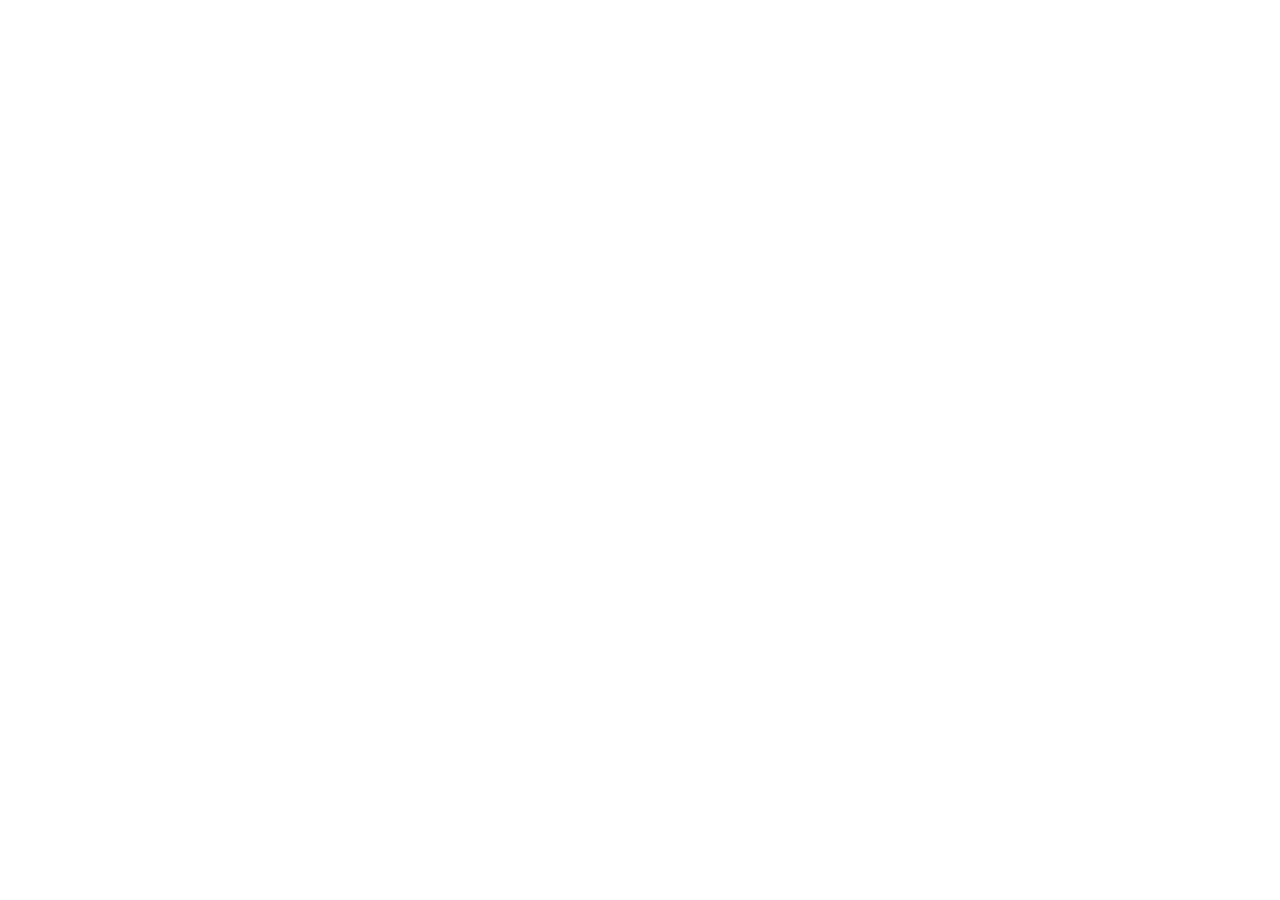
==== index.html @ 4b391d85 "link css and js" ====
<!DOCTYPE html>
<html lang="en">
<head>
    <meta charset="UTF-8">
    <meta name="viewport" content="width=device-width, initial-scale=1.0">
    <title>Document</title>
    <link rel="stylesheet" href="./css/style.css">
</head>
<body>
    
</body>
    <script src="./js/scripts.js" ></script>
</html>
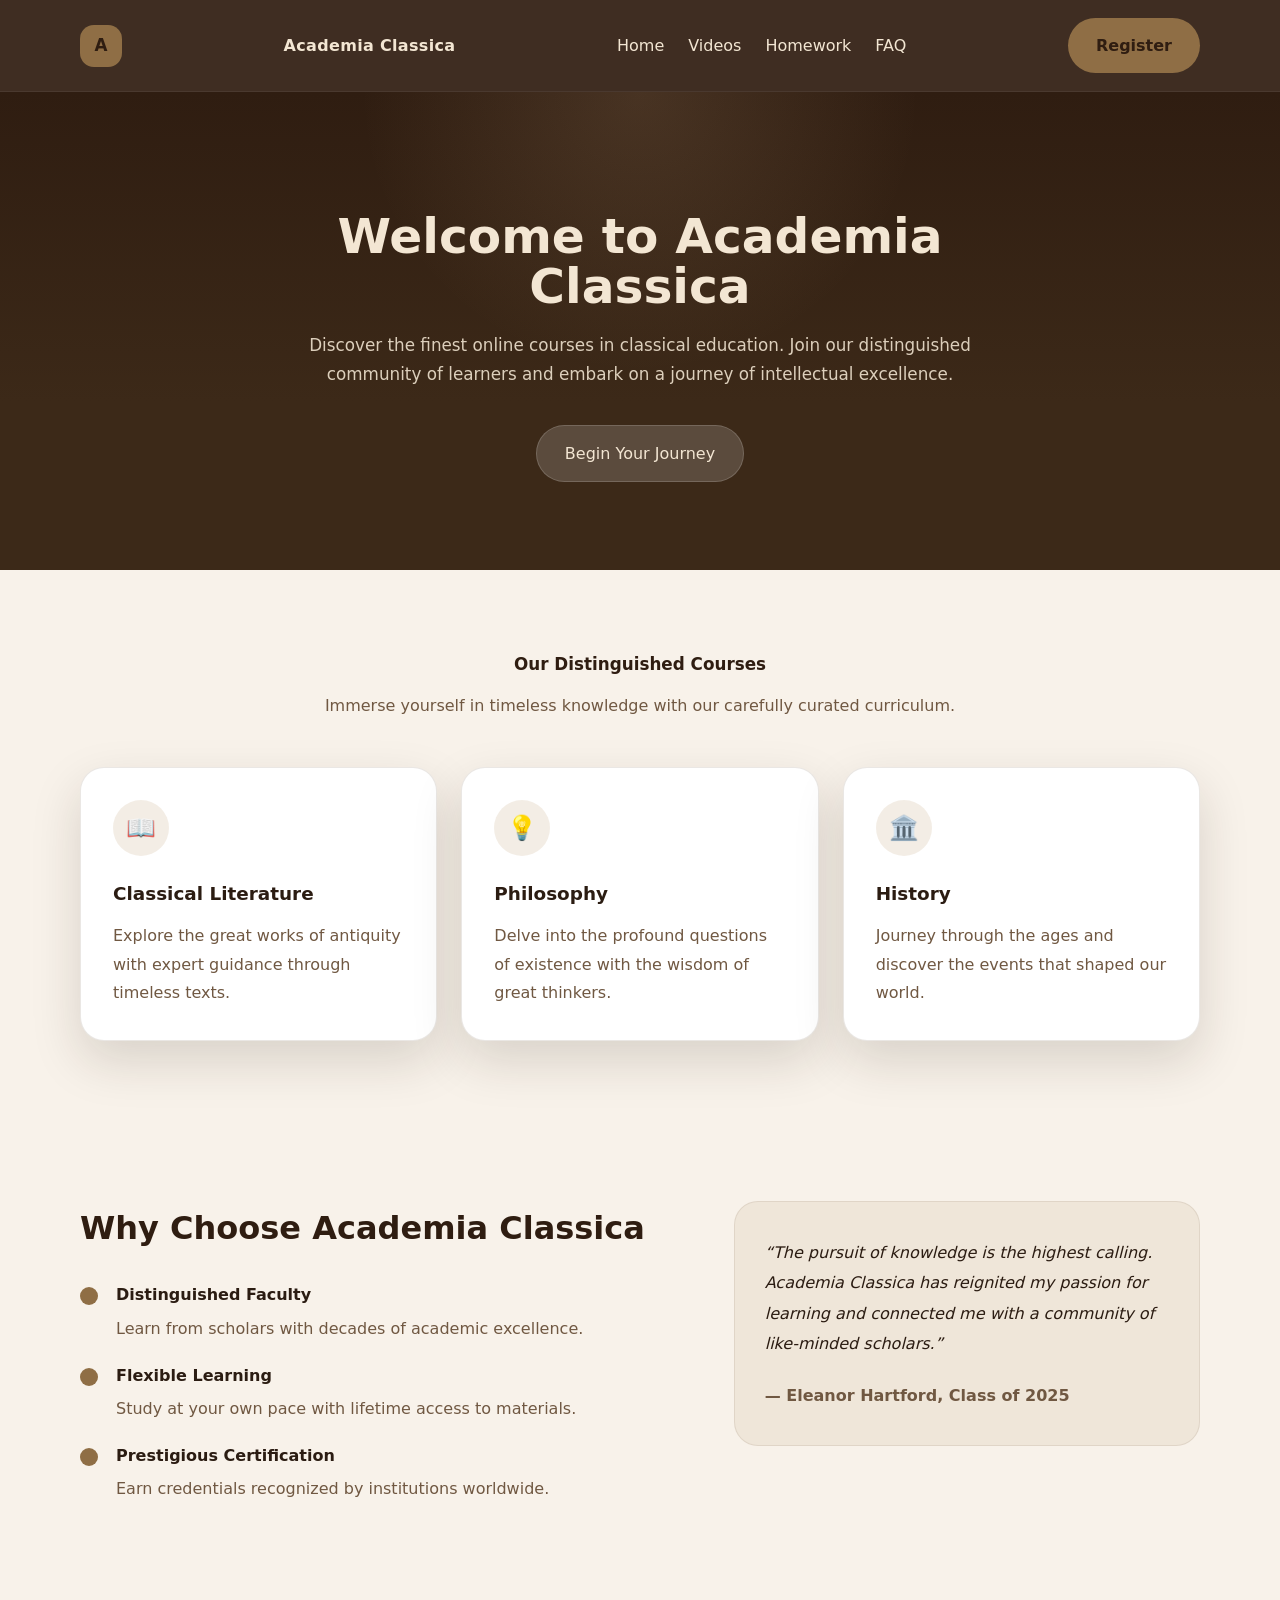
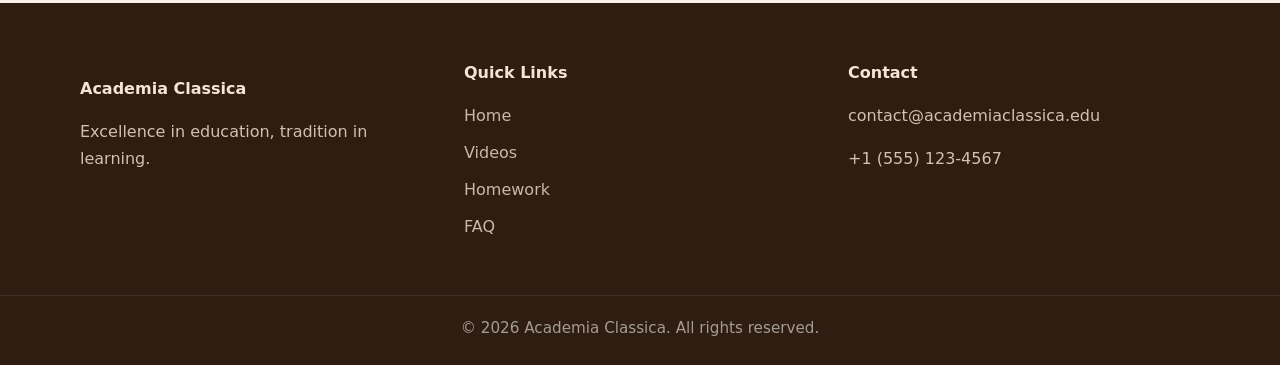
==== commit bcd71a58: "sosite chlen" ====
--- a/index.html
+++ b/index.html
@@ -1,13 +1,120 @@
 <!DOCTYPE html>
-<html lang="en">
+<html lang="ru">
 <head>
     <meta charset="UTF-8">
     <meta name="viewport" content="width=device-width, initial-scale=1.0">
-    <title>Document</title>
+    <title>Academia Classica</title>
     <link rel="stylesheet" href="./css/style.css">
 </head>
 <body>
-    
+    <header class="page-header">
+        <div class="container header-inner">
+            <a class="brand" href="#">A</a>
+            <div class="brand-text">Academia Classica</div>
+            <nav class="main-nav">
+                <a href="#home">Home</a>
+                <a href="#courses">Videos</a>
+                <a href="#features">Homework</a>
+                <a href="#footer">FAQ</a>
+            </nav>
+            <a class="btn btn-primary" href="#register">Register</a>
+        </div>
+    </header>
+
+    <main>
+        <section class="hero" id="home">
+            <div class="container hero-content">
+                <h1>Welcome to Academia Classica</h1>
+                <p class="hero-subtitle">Discover the finest online courses in classical education. Join our distinguished community of learners and embark on a journey of intellectual excellence.</p>
+                <a class="btn btn-secondary" href="#courses">Begin Your Journey</a>
+            </div>
+        </section>
+
+        <section class="courses" id="courses">
+            <div class="container">
+                <div class="section-header">
+                    <p class="section-label">Our Distinguished Courses</p>
+                    <p class="section-copy">Immerse yourself in timeless knowledge with our carefully curated curriculum.</p>
+                </div>
+                <div class="cards">
+                    <article class="course-card">
+                        <div class="course-icon">📖</div>
+                        <h3>Classical Literature</h3>
+                        <p>Explore the great works of antiquity with expert guidance through timeless texts.</p>
+                    </article>
+                    <article class="course-card">
+                        <div class="course-icon">💡</div>
+                        <h3>Philosophy</h3>
+                        <p>Delve into the profound questions of existence with the wisdom of great thinkers.</p>
+                    </article>
+                    <article class="course-card">
+                        <div class="course-icon">🏛️</div>
+                        <h3>History</h3>
+                        <p>Journey through the ages and discover the events that shaped our world.</p>
+                    </article>
+                </div>
+            </div>
+        </section>
+
+        <section class="features" id="features">
+            <div class="container features-grid">
+                <div class="feature-list">
+                    <h2>Why Choose Academia Classica</h2>
+                    <ul>
+                        <li>
+                            <span class="feature-dot"></span>
+                            <div>
+                                <strong>Distinguished Faculty</strong>
+                                <p>Learn from scholars with decades of academic excellence.</p>
+                            </div>
+                        </li>
+                        <li>
+                            <span class="feature-dot"></span>
+                            <div>
+                                <strong>Flexible Learning</strong>
+                                <p>Study at your own pace with lifetime access to materials.</p>
+                            </div>
+                        </li>
+                        <li>
+                            <span class="feature-dot"></span>
+                            <div>
+                                <strong>Prestigious Certification</strong>
+                                <p>Earn credentials recognized by institutions worldwide.</p>
+                            </div>
+                        </li>
+                    </ul>
+                </div>
+                <aside class="testimonial">
+                    <p>“The pursuit of knowledge is the highest calling. Academia Classica has reignited my passion for learning and connected me with a community of like-minded scholars.”</p>
+                    <footer>— Eleanor Hartford, Class of 2025</footer>
+                </aside>
+            </div>
+        </section>
+    </main>
+
+    <footer class="site-footer" id="footer">
+        <div class="container footer-grid">
+            <div>
+                <p class="footer-brand">Academia Classica</p>
+                <p>Excellence in education, tradition in learning.</p>
+            </div>
+            <div>
+                <p class="footer-title">Quick Links</p>
+                <a href="#home">Home</a>
+                <a href="#courses">Videos</a>
+                <a href="#features">Homework</a>
+                <a href="#footer">FAQ</a>
+            </div>
+            <div>
+                <p class="footer-title">Contact</p>
+                <p>contact@academiaclassica.edu</p>
+                <p>+1 (555) 123-4567</p>
+            </div>
+        </div>
+        <div class="footer-bottom">
+            © 2026 Academia Classica. All rights reserved.
+        </div>
+    </footer>
+
 </body>
-    <script src="./js/scripts.js" ></script>
 </html>
--- a/css/style.css
+++ b/css/style.css
@@ -0,0 +1,362 @@
+:root {
+    --bg-dark: #2f1d11;
+    --bg-deep: #3c2918;
+    --bg-warm: #8f6e45;
+    --bg-soft: #f8f2ea;
+    --text-light: #f3e6d3;
+    --text-dark: #2b1c12;
+    --text-muted: #705842;
+    --border: rgba(80, 56, 32, 0.12);
+    --shadow: 0 20px 50px rgba(40, 24, 12, 0.15);
+    --radius: 24px;
+}
+
+* {
+    box-sizing: border-box;
+}
+
+html, body {
+    margin: 0;
+    padding: 0;
+    min-height: 100%;
+    font-family: Inter, system-ui, -apple-system, BlinkMacSystemFont, "Segoe UI", sans-serif;
+    background: #f8f2ea;
+    color: var(--text-dark);
+}
+
+body {
+    line-height: 1.7;
+}
+
+img {
+    max-width: 100%;
+    display: block;
+}
+
+button, a {
+    font: inherit;
+}
+
+.container {
+    width: min(1120px, calc(100% - 40px));
+    margin: 0 auto;
+}
+
+.page-header {
+    position: sticky;
+    top: 0;
+    z-index: 20;
+    background: rgba(47, 29, 17, 0.92);
+    backdrop-filter: blur(10px);
+    border-bottom: 1px solid rgba(255, 255, 255, 0.06);
+}
+
+.header-inner {
+    display: flex;
+    align-items: center;
+    justify-content: space-between;
+    gap: 24px;
+    padding: 18px 0;
+}
+
+.brand {
+    display: inline-flex;
+    align-items: center;
+    justify-content: center;
+    width: 42px;
+    height: 42px;
+    border-radius: 14px;
+    background: var(--bg-warm);
+    color: var(--bg-dark);
+    text-decoration: none;
+    font-weight: 700;
+    font-size: 1.05rem;
+}
+
+.brand-text {
+    color: var(--text-light);
+    font-weight: 600;
+    letter-spacing: 0.02em;
+}
+
+.main-nav {
+    display: flex;
+    gap: 24px;
+}
+
+.main-nav a {
+    color: var(--text-light);
+    text-decoration: none;
+    font-weight: 500;
+    transition: color 0.2s ease;
+}
+
+.main-nav a:hover {
+    color: var(--bg-warm);
+}
+
+.btn {
+    display: inline-flex;
+    align-items: center;
+    justify-content: center;
+    padding: 14px 28px;
+    border-radius: 999px;
+    text-decoration: none;
+    transition: transform 0.2s ease, background-color 0.2s ease;
+}
+
+.btn:hover {
+    transform: translateY(-1px);
+}
+
+.btn-primary {
+    background: var(--bg-warm);
+    color: var(--bg-dark);
+    font-weight: 700;
+}
+
+.btn-secondary {
+    background: rgba(255, 255, 255, 0.16);
+    color: var(--text-light);
+    border: 1px solid rgba(255, 255, 255, 0.16);
+}
+
+.hero {
+    padding: 120px 0 88px;
+    background: radial-gradient(circle at top, rgba(223, 185, 142, 0.14), transparent 35%),
+        linear-gradient(180deg, var(--bg-dark) 0%, var(--bg-deep) 65%, var(--bg-deep) 100%);
+    color: var(--text-light);
+}
+
+.hero-content {
+    max-width: 740px;
+    margin: 0 auto;
+    text-align: center;
+}
+
+.hero h1 {
+    margin: 0 0 20px;
+    font-size: clamp(2.8rem, 3.8vw, 4.8rem);
+    line-height: 1.02;
+}
+
+.hero-subtitle {
+    margin: 0 auto 36px;
+    max-width: 680px;
+    color: rgba(243, 230, 211, 0.88);
+    font-size: 1.05rem;
+}
+
+.courses {
+    background: var(--bg-soft);
+    padding: 80px 0;
+}
+
+.section-header {
+    text-align: center;
+    margin-bottom: 48px;
+}
+
+.section-label {
+    margin: 0;
+    font-weight: 700;
+    font-size: 1.05rem;
+    color: var(--bg-dark);
+}
+
+.section-copy {
+    margin: 14px auto 0;
+    max-width: 640px;
+    color: var(--text-muted);
+}
+
+.cards {
+    display: grid;
+    grid-template-columns: repeat(3, minmax(0, 1fr));
+    gap: 24px;
+}
+
+.course-card {
+    padding: 32px;
+    border-radius: 24px;
+    background: #ffffff;
+    border: 1px solid var(--border);
+    box-shadow: var(--shadow);
+}
+
+.course-icon {
+    width: 56px;
+    height: 56px;
+    display: grid;
+    place-items: center;
+    margin-bottom: 22px;
+    border-radius: 50%;
+    background: rgba(175, 134, 79, 0.15);
+    font-size: 1.5rem;
+}
+
+.course-card h3 {
+    margin: 0 0 12px;
+    font-size: 1.15rem;
+}
+
+.course-card p {
+    margin: 0;
+    color: var(--text-muted);
+    line-height: 1.8;
+}
+
+.features {
+    padding: 80px 0 100px;
+}
+
+.features-grid {
+    display: grid;
+    grid-template-columns: 1.2fr 0.9fr;
+    gap: 32px;
+    align-items: start;
+}
+
+.feature-list h2 {
+    margin: 0 0 26px;
+    font-size: 2rem;
+    color: var(--bg-dark);
+}
+
+.feature-list ul {
+    list-style: none;
+    padding: 0;
+    margin: 0;
+    display: grid;
+    gap: 20px;
+}
+
+.feature-list li {
+    display: flex;
+    gap: 18px;
+    align-items: flex-start;
+}
+
+.feature-dot {
+    min-width: 18px;
+    min-height: 18px;
+    border-radius: 50%;
+    background: var(--bg-warm);
+    margin-top: 6px;
+}
+
+.feature-list strong {
+    display: block;
+    font-size: 1rem;
+    margin-bottom: 6px;
+}
+
+.feature-list p {
+    margin: 0;
+    color: var(--text-muted);
+}
+
+.testimonial {
+    padding: 36px 30px;
+    border-radius: 24px;
+    background: #efe6d9;
+    border: 1px solid rgba(119, 90, 67, 0.12);
+}
+
+.testimonial p {
+    margin: 0 0 22px;
+    color: var(--text-dark);
+    font-style: italic;
+    line-height: 1.9;
+}
+
+.testimonial footer {
+    font-weight: 600;
+    color: var(--text-muted);
+}
+
+.site-footer {
+    background: var(--bg-dark);
+    color: rgba(243, 230, 211, 0.82);
+    padding: 56px 0 24px;
+}
+
+.footer-grid {
+    display: grid;
+    grid-template-columns: repeat(3, minmax(0, 1fr));
+    gap: 32px;
+}
+
+.footer-brand {
+    color: var(--text-light);
+    font-weight: 700;
+    margin-bottom: 12px;
+}
+
+.footer-title {
+    margin: 0 0 16px;
+    color: var(--text-light);
+    font-weight: 600;
+}
+
+.site-footer a {
+    display: block;
+    color: rgba(243, 230, 211, 0.78);
+    text-decoration: none;
+    margin-bottom: 10px;
+}
+
+.site-footer a:hover {
+    color: var(--bg-warm);
+}
+
+.footer-bottom {
+    margin-top: 44px;
+    border-top: 1px solid rgba(255, 255, 255, 0.08);
+    padding-top: 20px;
+    text-align: center;
+    color: rgba(255, 255, 255, 0.56);
+    font-size: 0.95rem;
+}
+
+@media (max-width: 900px) {
+    .cards {
+        grid-template-columns: repeat(2, minmax(0, 1fr));
+    }
+
+    .features-grid {
+        grid-template-columns: 1fr;
+    }
+}
+
+@media (max-width: 720px) {
+    .header-inner {
+        flex-wrap: wrap;
+        justify-content: center;
+        text-align: center;
+    }
+
+    .main-nav {
+        flex-wrap: wrap;
+        justify-content: center;
+        gap: 16px;
+    }
+
+    .hero {
+        padding: 90px 0 70px;
+    }
+
+    .course-card,
+    .testimonial,
+    .feature-list {
+        padding: 28px;
+    }
+
+    .cards {
+        grid-template-columns: 1fr;
+    }
+
+    .footer-grid {
+        grid-template-columns: 1fr;
+    }
+}
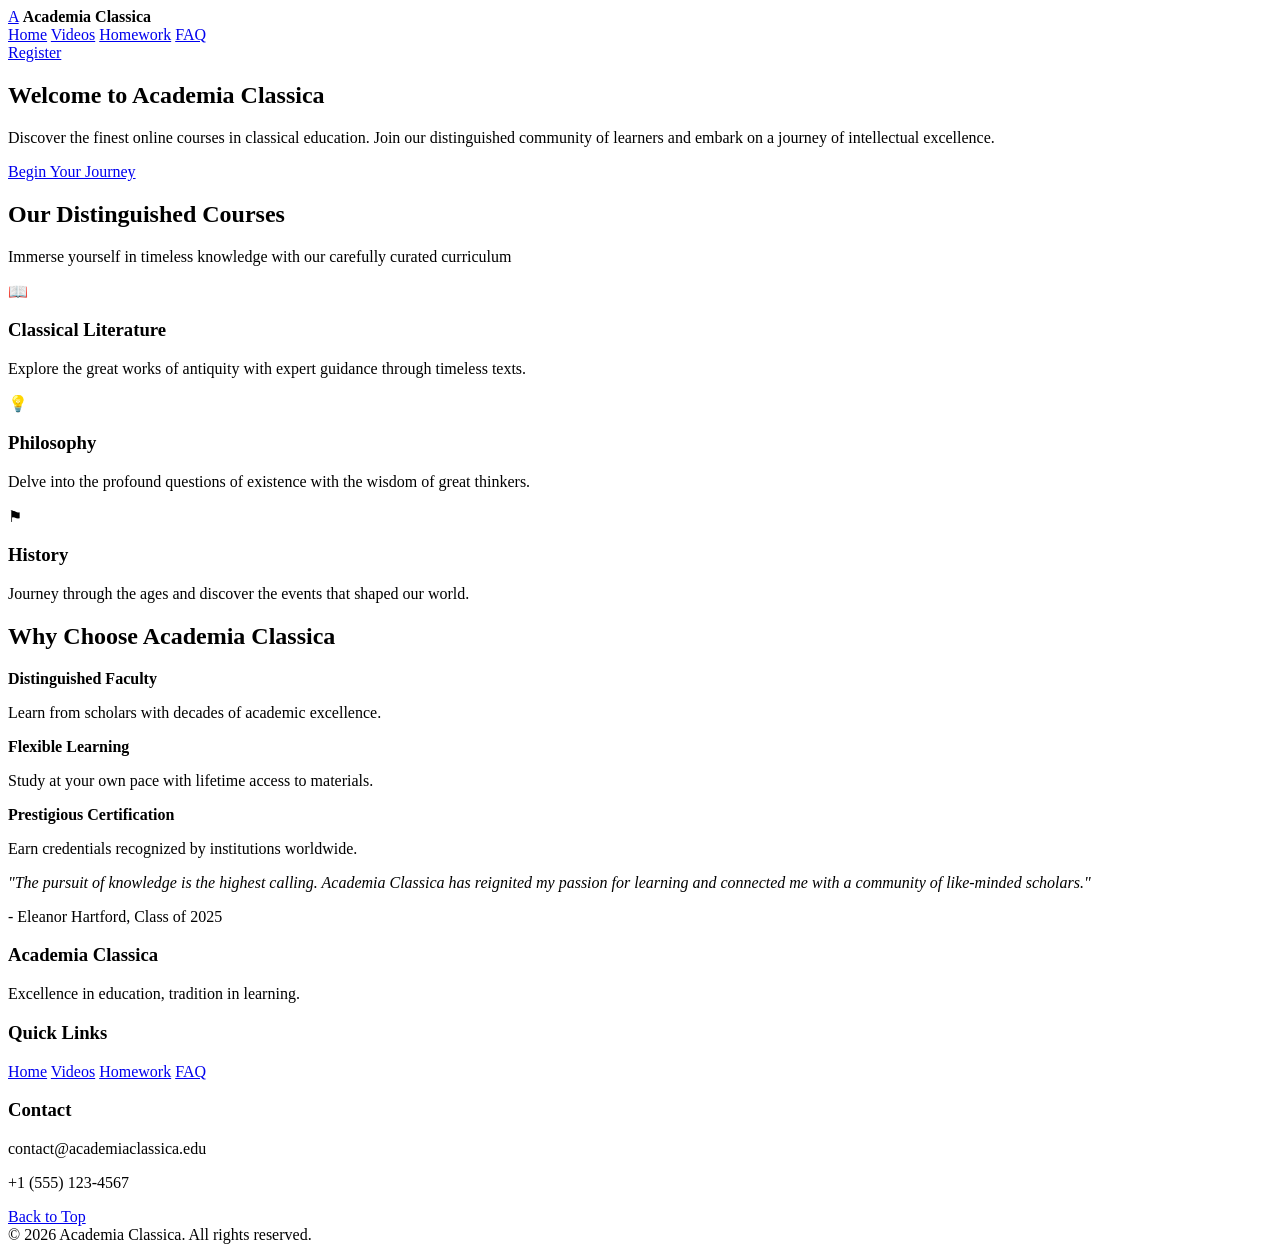
==== commit fdb55d64: "Updated vers of homepage" ====
--- a/index.html
+++ b/index.html
@@ -1,120 +1,140 @@
 <!DOCTYPE html>
-<html lang="ru">
+<html lang="en">
 <head>
     <meta charset="UTF-8">
     <meta name="viewport" content="width=device-width, initial-scale=1.0">
     <title>Academia Classica</title>
-    <link rel="stylesheet" href="./css/style.css">
+    <link rel="stylesheet" href="css/styles.css">
 </head>
-<body>
-    <header class="page-header">
-        <div class="container header-inner">
-            <a class="brand" href="#">A</a>
-            <div class="brand-text">Academia Classica</div>
-            <nav class="main-nav">
-                <a href="#home">Home</a>
-                <a href="#courses">Videos</a>
-                <a href="#features">Homework</a>
-                <a href="#footer">FAQ</a>
-            </nav>
-            <a class="btn btn-primary" href="#register">Register</a>
+<body id="top">
+
+<header class="page-header">
+    <div class="container header-inner">
+        <a class="logo" href="index.html">A</a>
+        <strong class="brand-name">Academia Classica</strong>
+
+        <nav class="main-nav">
+            <a href="index.html">Home</a>
+            <a href="videos.html">Videos</a>
+            <a href="homework.html">Homework</a>
+            <a href="faq.html">FAQ</a>
+        </nav>
+
+        <a class="register-btn" href="register.html">Register</a>
+    </div>
+</header>
+
+<main>
+    <section class="hero">
+        <div class="container hero-content">
+            <h1>Welcome to Academia Classica</h1>
+            <p>
+                Discover the finest online courses in classical education. Join our distinguished
+                community of learners and embark on a journey of intellectual excellence.
+            </p>
+            <a class="hero-btn" href="register.html">Begin Your Journey</a>
         </div>
-    </header>
+    </section>
 
-    <main>
-        <section class="hero" id="home">
-            <div class="container hero-content">
-                <h1>Welcome to Academia Classica</h1>
-                <p class="hero-subtitle">Discover the finest online courses in classical education. Join our distinguished community of learners and embark on a journey of intellectual excellence.</p>
-                <a class="btn btn-secondary" href="#courses">Begin Your Journey</a>
+    <section class="courses">
+        <div class="container">
+            <div class="section-title">
+                <h2>Our Distinguished Courses</h2>
+                <p>Immerse yourself in timeless knowledge with our carefully curated curriculum</p>
             </div>
-        </section>
 
-        <section class="courses" id="courses">
-            <div class="container">
-                <div class="section-header">
-                    <p class="section-label">Our Distinguished Courses</p>
-                    <p class="section-copy">Immerse yourself in timeless knowledge with our carefully curated curriculum.</p>
+            <div class="cards">
+                <article class="card">
+                    <div class="icon">📖</div>
+                    <h3>Classical Literature</h3>
+                    <p>Explore the great works of antiquity with expert guidance through timeless texts.</p>
+                </article>
+
+                <article class="card">
+                    <div class="icon">💡</div>
+                    <h3>Philosophy</h3>
+                    <p>Delve into the profound questions of existence with the wisdom of great thinkers.</p>
+                </article>
+
+                <article class="card">
+                    <div class="icon">⚑</div>
+                    <h3>History</h3>
+                    <p>Journey through the ages and discover the events that shaped our world.</p>
+                </article>
+            </div>
+        </div>
+    </section>
+
+    <section class="why">
+        <div class="container why-grid">
+            <div>
+                <h2>Why Choose Academia Classica</h2>
+
+                <div class="feature">
+                    <span></span>
+                    <div>
+                        <strong>Distinguished Faculty</strong>
+                        <p>Learn from scholars with decades of academic excellence.</p>
+                    </div>
                 </div>
-                <div class="cards">
-                    <article class="course-card">
-                        <div class="course-icon">📖</div>
-                        <h3>Classical Literature</h3>
-                        <p>Explore the great works of antiquity with expert guidance through timeless texts.</p>
-                    </article>
-                    <article class="course-card">
-                        <div class="course-icon">💡</div>
-                        <h3>Philosophy</h3>
-                        <p>Delve into the profound questions of existence with the wisdom of great thinkers.</p>
-                    </article>
-                    <article class="course-card">
-                        <div class="course-icon">🏛️</div>
-                        <h3>History</h3>
-                        <p>Journey through the ages and discover the events that shaped our world.</p>
-                    </article>
+
+                <div class="feature">
+                    <span></span>
+                    <div>
+                        <strong>Flexible Learning</strong>
+                        <p>Study at your own pace with lifetime access to materials.</p>
+                    </div>
+                </div>
+
+                <div class="feature">
+                    <span></span>
+                    <div>
+                        <strong>Prestigious Certification</strong>
+                        <p>Earn credentials recognized by institutions worldwide.</p>
+                    </div>
                 </div>
             </div>
-        </section>
 
-        <section class="features" id="features">
-            <div class="container features-grid">
-                <div class="feature-list">
-                    <h2>Why Choose Academia Classica</h2>
-                    <ul>
-                        <li>
-                            <span class="feature-dot"></span>
-                            <div>
-                                <strong>Distinguished Faculty</strong>
-                                <p>Learn from scholars with decades of academic excellence.</p>
-                            </div>
-                        </li>
-                        <li>
-                            <span class="feature-dot"></span>
-                            <div>
-                                <strong>Flexible Learning</strong>
-                                <p>Study at your own pace with lifetime access to materials.</p>
-                            </div>
-                        </li>
-                        <li>
-                            <span class="feature-dot"></span>
-                            <div>
-                                <strong>Prestigious Certification</strong>
-                                <p>Earn credentials recognized by institutions worldwide.</p>
-                            </div>
-                        </li>
-                    </ul>
-                </div>
-                <aside class="testimonial">
-                    <p>“The pursuit of knowledge is the highest calling. Academia Classica has reignited my passion for learning and connected me with a community of like-minded scholars.”</p>
-                    <footer>— Eleanor Hartford, Class of 2025</footer>
-                </aside>
-            </div>
-        </section>
-    </main>
+            <aside class="quote-box">
+                <p>
+                    <em>"The pursuit of knowledge is the highest calling. Academia Classica has
+                    reignited my passion for learning and connected me with a community of
+                    like-minded scholars."</em>
+                </p>
+                <p>- Eleanor Hartford, Class of 2025</p>
+            </aside>
+        </div>
+    </section>
+</main>
 
-    <footer class="site-footer" id="footer">
-        <div class="container footer-grid">
-            <div>
-                <p class="footer-brand">Academia Classica</p>
-                <p>Excellence in education, tradition in learning.</p>
-            </div>
-            <div>
-                <p class="footer-title">Quick Links</p>
-                <a href="#home">Home</a>
-                <a href="#courses">Videos</a>
-                <a href="#features">Homework</a>
-                <a href="#footer">FAQ</a>
-            </div>
-            <div>
-                <p class="footer-title">Contact</p>
-                <p>contact@academiaclassica.edu</p>
-                <p>+1 (555) 123-4567</p>
-            </div>
+<footer class="site-footer">
+    <div class="container footer-grid">
+        <div>
+            <h3>Academia Classica</h3>
+            <p>Excellence in education, tradition in learning.</p>
         </div>
-        <div class="footer-bottom">
-            © 2026 Academia Classica. All rights reserved.
+
+        <div>
+            <h3>Quick Links</h3>
+            <a href="index.html">Home</a>
+            <a href="videos.html">Videos</a>
+            <a href="homework.html">Homework</a>
+            <a href="faq.html">FAQ</a>
         </div>
-    </footer>
+
+        <div>
+            <h3>Contact</h3>
+            <p>contact@academiaclassica.edu</p>
+            <p>+1 (555) 123-4567</p>
+        </div>
+    </div>
+
+    <a class="back-top" href="#top">Back to Top</a>
+
+    <div class="copyright">
+        © 2026 Academia Classica. All rights reserved.
+    </div>
+</footer>
 
 </body>
 </html>
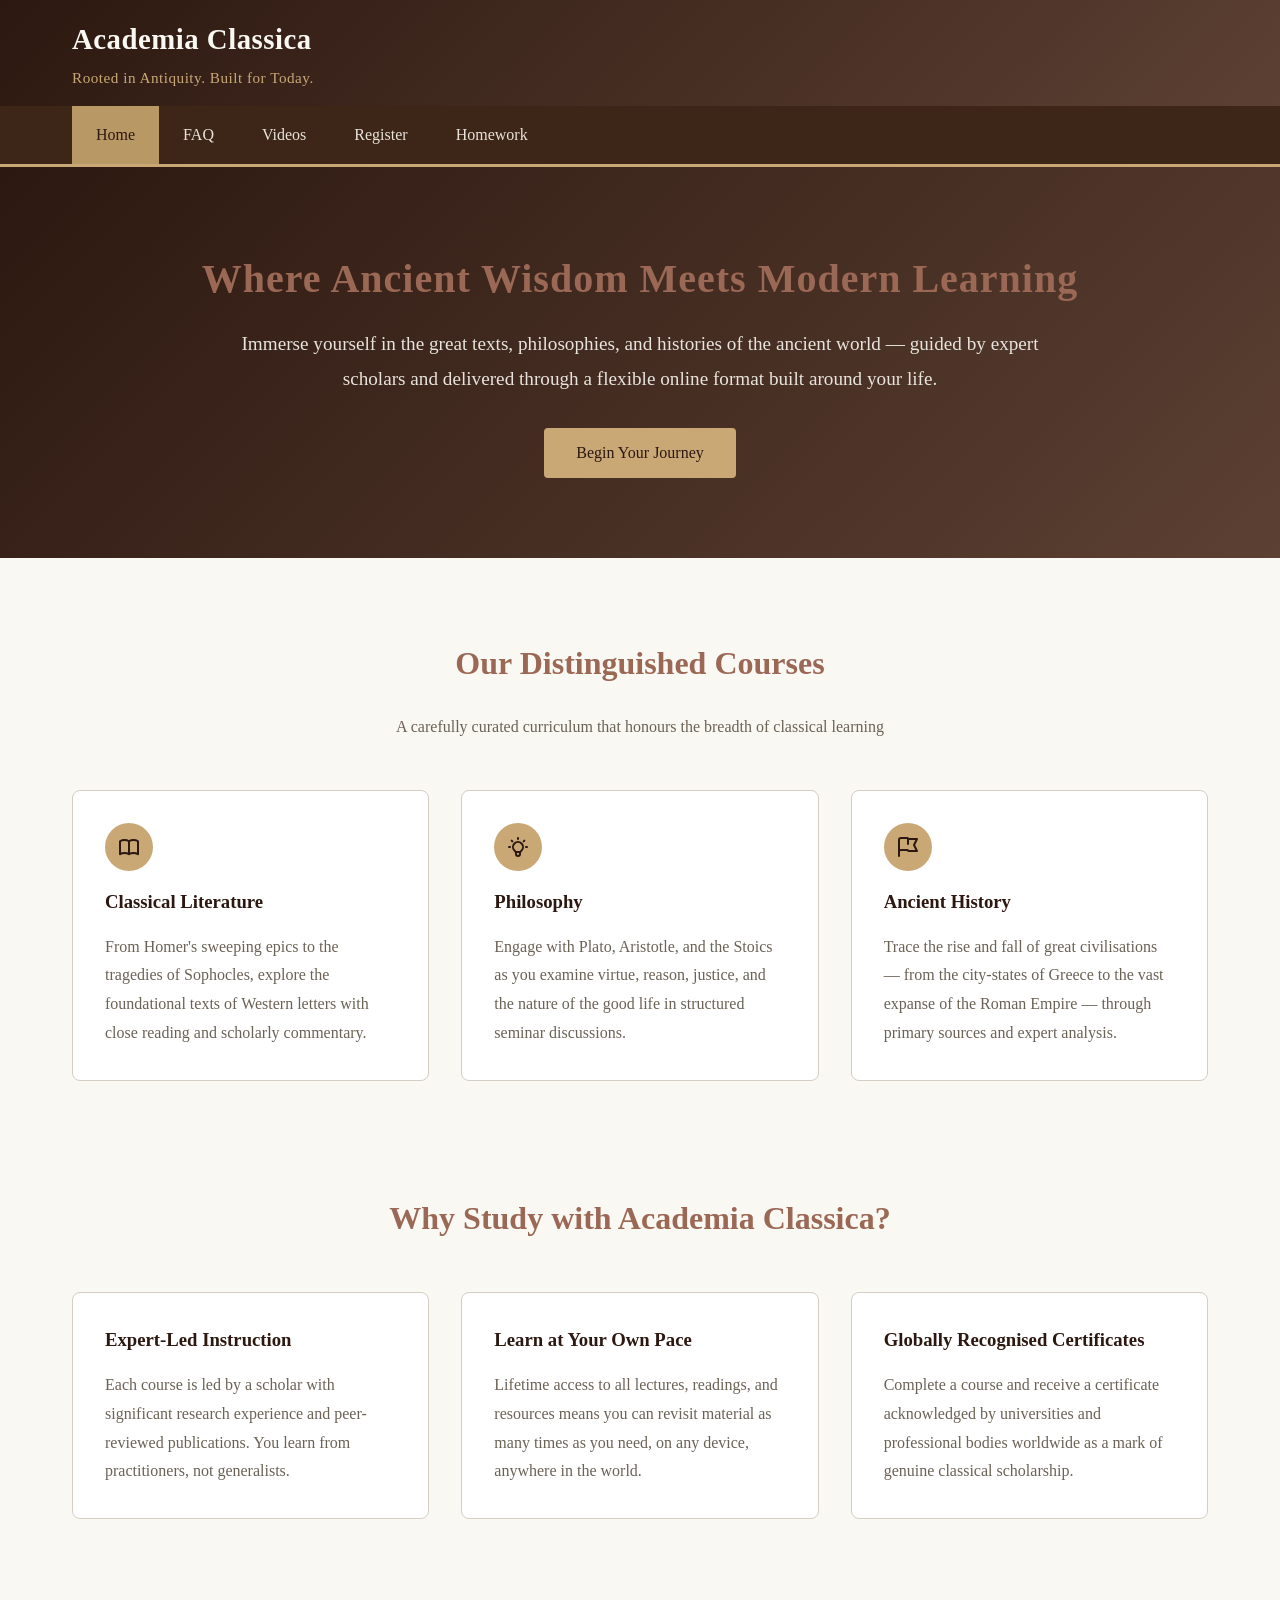
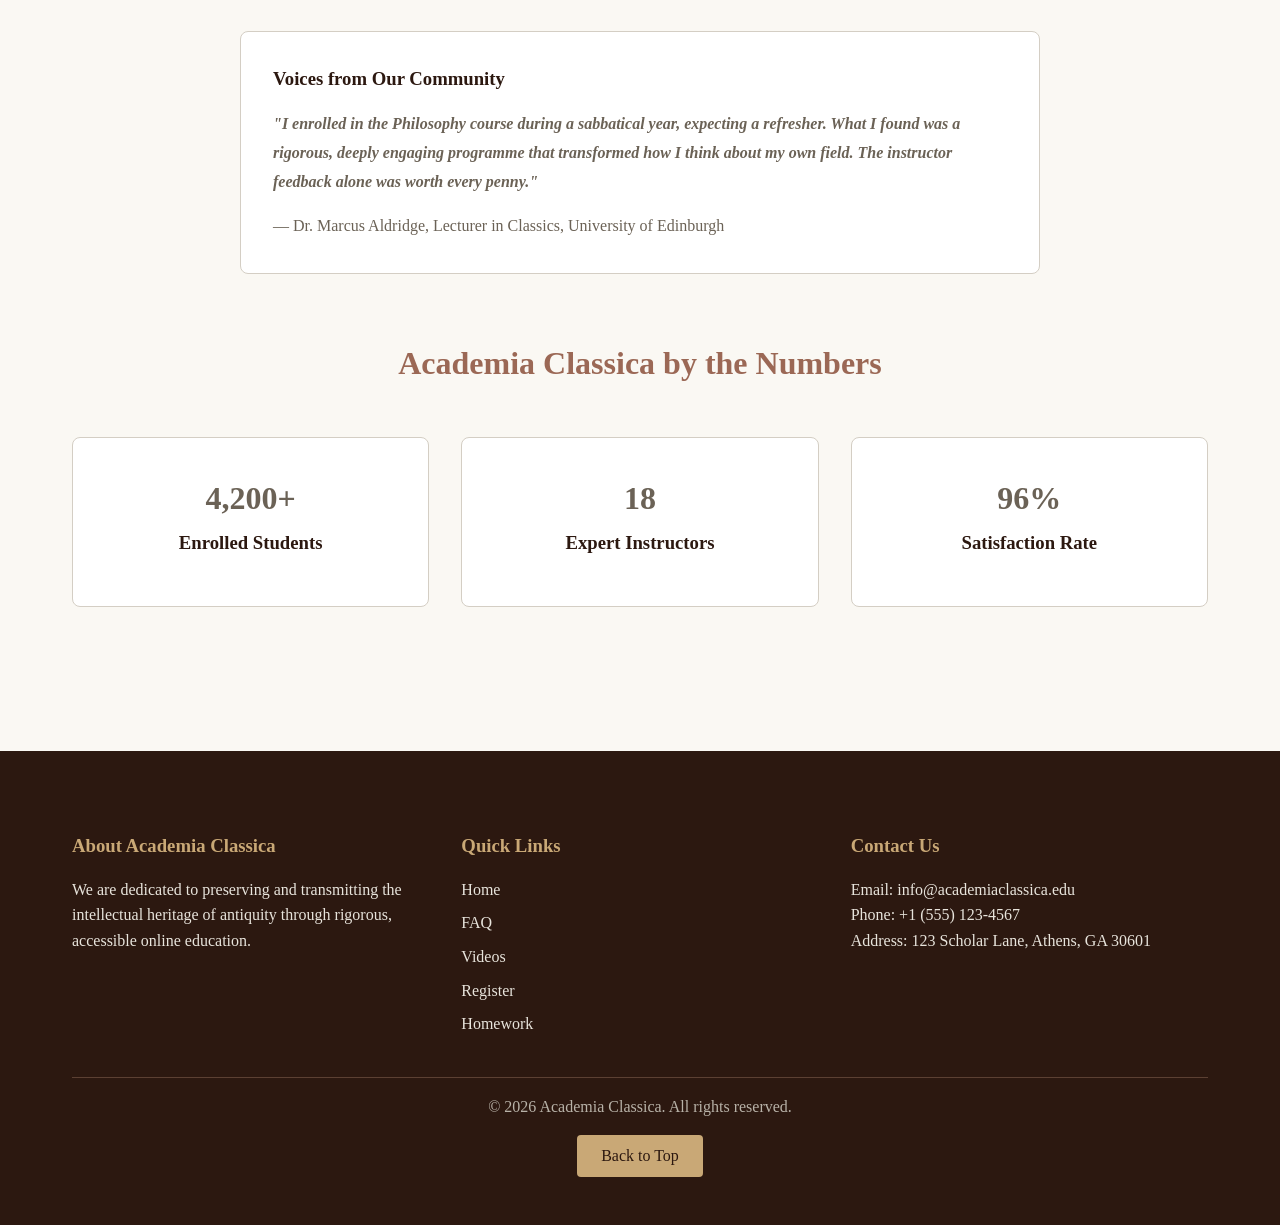
==== commit 112ae5bb: "Final Version" ====
--- a/index.html
+++ b/index.html
@@ -3,138 +3,190 @@
 <head>
     <meta charset="UTF-8">
     <meta name="viewport" content="width=device-width, initial-scale=1.0">
-    <title>Academia Classica</title>
-    <link rel="stylesheet" href="css/styles.css">
+    <title>Academia Classica - Online Classical Education</title>
+    <link rel="stylesheet" href="css/style.css">
 </head>
-<body id="top">
+<body>
+    <!-- Site Header -->
+    <header id="top">
+        <div class="container header-inner">
+            <div>
+                <h1>Academia Classica</h1>
+                <p class="header-tagline">Rooted in Antiquity. Built for Today.</p>
+            </div>
+        </div>
+    </header>
 
-<header class="page-header">
-    <div class="container header-inner">
-        <a class="logo" href="index.html">A</a>
-        <strong class="brand-name">Academia Classica</strong>
+    <!-- Navigation Bar -->
+    <nav>
+        <ul>
+            <li><a href="index.html" class="active">Home</a></li>
+            <li><a href="page2.html">FAQ</a></li>
+            <li><a href="page3.html">Videos</a></li>
+            <li><a href="page4.html">Register</a></li>
+            <li><a href="page5.html">Homework</a></li>
+        </ul>
+    </nav>
 
-        <nav class="main-nav">
-            <a href="index.html">Home</a>
-            <a href="videos.html">Videos</a>
-            <a href="homework.html">Homework</a>
-            <a href="faq.html">FAQ</a>
-        </nav>
+    <!-- Main Content -->
+    <main>
+        <section class="hero">
+            <h2>Where Ancient Wisdom Meets Modern Learning</h2>
+            <p>
+                Immerse yourself in the great texts, philosophies, and histories of the ancient world —
+                guided by expert scholars and delivered through a flexible online format built around your life.
+            </p>
+            <a href="page4.html" class="btn">Begin Your Journey</a>
+        </section>
 
-        <a class="register-btn" href="register.html">Register</a>
-    </div>
-</header>
+        <section class="container">
+            <h2>Our Distinguished Courses</h2>
+            <p class="text-center mb-2">A carefully curated curriculum that honours the breadth of classical learning</p>
 
-<main>
-    <section class="hero">
-        <div class="container hero-content">
-            <h1>Welcome to Academia Classica</h1>
-            <p>
-                Discover the finest online courses in classical education. Join our distinguished
-                community of learners and embark on a journey of intellectual excellence.
-            </p>
-            <a class="hero-btn" href="register.html">Begin Your Journey</a>
-        </div>
-    </section>
-
-    <section class="courses">
-        <div class="container">
-            <div class="section-title">
-                <h2>Our Distinguished Courses</h2>
-                <p>Immerse yourself in timeless knowledge with our carefully curated curriculum</p>
-            </div>
-
-            <div class="cards">
+            <div class="grid">
                 <article class="card">
-                    <div class="icon">📖</div>
+                    <div class="icon">
+                        <svg width="24" height="24" fill="none" stroke="#2C1810" viewBox="0 0 24 24">
+                            <path stroke-linecap="round" stroke-linejoin="round" stroke-width="2"
+                                  d="M12 6.253v13m0-13C10.832 5.477 9.246 5 7.5 5S4.168 5.477 3 6.253v13C4.168 18.477 5.754 18 7.5 18s3.332.477 4.5 1.253m0-13C13.168 5.477 14.754 5 16.5 5c1.747 0 3.332.477 4.5 1.253v13C19.832 18.477 18.247 18 16.5 18c-1.746 0-3.332.477-4.5 1.253" />
+                        </svg>
+                    </div>
                     <h3>Classical Literature</h3>
-                    <p>Explore the great works of antiquity with expert guidance through timeless texts.</p>
+                    <p>
+                        From Homer's sweeping epics to the tragedies of Sophocles, explore the foundational
+                        texts of Western letters with close reading and scholarly commentary.
+                    </p>
                 </article>
 
                 <article class="card">
-                    <div class="icon">💡</div>
+                    <div class="icon">
+                        <svg width="24" height="24" fill="none" stroke="#2C1810" viewBox="0 0 24 24">
+                            <path stroke-linecap="round" stroke-linejoin="round" stroke-width="2"
+                                  d="M9.663 17h4.673M12 3v1m6.364 1.636l-.707.707M21 12h-1M4 12H3m3.343-5.657l-.707-.707m2.828 9.9a5 5 0 117.072 0l-.548.547A3.374 3.374 0 0014 18.469V19a2 2 0 11-4 0v-.531c0-.895-.356-1.754-.988-2.386l-.548-.547z" />
+                        </svg>
+                    </div>
                     <h3>Philosophy</h3>
-                    <p>Delve into the profound questions of existence with the wisdom of great thinkers.</p>
+                    <p>
+                        Engage with Plato, Aristotle, and the Stoics as you examine virtue, reason,
+                        justice, and the nature of the good life in structured seminar discussions.
+                    </p>
                 </article>
 
                 <article class="card">
-                    <div class="icon">⚑</div>
-                    <h3>History</h3>
-                    <p>Journey through the ages and discover the events that shaped our world.</p>
+                    <div class="icon">
+                        <svg width="24" height="24" fill="none" stroke="#2C1810" viewBox="0 0 24 24">
+                            <path stroke-linecap="round" stroke-linejoin="round" stroke-width="2"
+                                  d="M3 21v-4m0 0V5a2 2 0 012-2h6.5l1 1H21l-3 6 3 6h-8.5l-1-1H5a2 2 0 00-2 2zm9-13.5V9" />
+                        </svg>
+                    </div>
+                    <h3>Ancient History</h3>
+                    <p>
+                        Trace the rise and fall of great civilisations — from the city-states of Greece
+                        to the vast expanse of the Roman Empire — through primary sources and expert analysis.
+                    </p>
                 </article>
             </div>
-        </div>
-    </section>
+        </section>
 
-    <section class="why">
-        <div class="container why-grid">
-            <div>
-                <h2>Why Choose Academia Classica</h2>
+        <!-- Why Choose Us -->
+        <section class="container">
+            <h2>Why Study with Academia Classica?</h2>
+            <div class="grid">
+                <article class="card">
+                    <h3>Expert-Led Instruction</h3>
+                    <p>
+                        Each course is led by a scholar with significant research experience and peer-reviewed
+                        publications. You learn from practitioners, not generalists.
+                    </p>
+                </article>
 
-                <div class="feature">
-                    <span></span>
-                    <div>
-                        <strong>Distinguished Faculty</strong>
-                        <p>Learn from scholars with decades of academic excellence.</p>
-                    </div>
-                </div>
+                <article class="card">
+                    <h3>Learn at Your Own Pace</h3>
+                    <p>
+                        Lifetime access to all lectures, readings, and resources means you can revisit
+                        material as many times as you need, on any device, anywhere in the world.
+                    </p>
+                </article>
 
-                <div class="feature">
-                    <span></span>
-                    <div>
-                        <strong>Flexible Learning</strong>
-                        <p>Study at your own pace with lifetime access to materials.</p>
-                    </div>
-                </div>
+                <article class="card">
+                    <h3>Globally Recognised Certificates</h3>
+                    <p>
+                        Complete a course and receive a certificate acknowledged by universities and
+                        professional bodies worldwide as a mark of genuine classical scholarship.
+                    </p>
+                </article>
+            </div>
+        </section>
 
-                <div class="feature">
-                    <span></span>
-                    <div>
-                        <strong>Prestigious Certification</strong>
-                        <p>Earn credentials recognized by institutions worldwide.</p>
-                    </div>
-                </div>
+        <!-- Student Testimonial -->
+        <section class="container">
+            <div class="card max-width-800">
+                <h3>Voices from Our Community</h3>
+                <p class="italic-text">
+                    <strong>"I enrolled in the Philosophy course during a sabbatical year, expecting a refresher.
+                    What I found was a rigorous, deeply engaging programme that transformed how I think about
+                    my own field. The instructor feedback alone was worth every penny."</strong>
+                </p>
+                <p class="author-text">— Dr. Marcus Aldridge, Lecturer in Classics, University of Edinburgh</p>
+            </div>
+        </section>
+
+        <!-- Stats Strip -->
+        <section class="container">
+            <h2>Academia Classica by the Numbers</h2>
+            <div class="grid">
+                <article class="card text-center">
+                    <p class="stat-number stat-graded"><strong>4,200+</strong></p>
+                    <h3>Enrolled Students</h3>
+                </article>
+                <article class="card text-center">
+                    <p class="stat-number stat-pending"><strong>18</strong></p>
+                    <h3>Expert Instructors</h3>
+                </article>
+                <article class="card text-center">
+                    <p class="stat-number stat-submitted"><strong>96%</strong></p>
+                    <h3>Satisfaction Rate</h3>
+                </article>
+            </div>
+        </section>
+    </main>
+
+
+    <footer>
+        <div class="container">
+            <div class="footer-content">
+                <aside class="footer-section">
+                    <h3>About Academia Classica</h3>
+                    <p>
+                        We are dedicated to preserving and transmitting the intellectual heritage of
+                        antiquity through rigorous, accessible online education.
+                    </p>
+                </aside>
+
+                <aside class="footer-section">
+                    <h3>Quick Links</h3>
+                    <ul>
+                        <li><a href="index.html">Home</a></li>
+                        <li><a href="page2.html">FAQ</a></li>
+                        <li><a href="page3.html">Videos</a></li>
+                        <li><a href="page4.html">Register</a></li>
+                        <li><a href="page5.html">Homework</a></li>
+                    </ul>
+                </aside>
+
+                <aside class="footer-section">
+                    <h3>Contact Us</h3>
+                    <p>Email: info@academiaclassica.edu</p>
+                    <p>Phone: +1 (555) 123-4567</p>
+                    <p>Address: 123 Scholar Lane, Athens, GA 30601</p>
+                </aside>
             </div>
 
-            <aside class="quote-box">
-                <p>
-                    <em>"The pursuit of knowledge is the highest calling. Academia Classica has
-                    reignited my passion for learning and connected me with a community of
-                    like-minded scholars."</em>
-                </p>
-                <p>- Eleanor Hartford, Class of 2025</p>
-            </aside>
+            <div class="footer-bottom">
+                <p>&copy; 2026 Academia Classica. All rights reserved.</p>
+                <a href="#top" class="back-to-top">Back to Top</a>
+            </div>
         </div>
-    </section>
-</main>
-
-<footer class="site-footer">
-    <div class="container footer-grid">
-        <div>
-            <h3>Academia Classica</h3>
-            <p>Excellence in education, tradition in learning.</p>
-        </div>
-
-        <div>
-            <h3>Quick Links</h3>
-            <a href="index.html">Home</a>
-            <a href="videos.html">Videos</a>
-            <a href="homework.html">Homework</a>
-            <a href="faq.html">FAQ</a>
-        </div>
-
-        <div>
-            <h3>Contact</h3>
-            <p>contact@academiaclassica.edu</p>
-            <p>+1 (555) 123-4567</p>
-        </div>
-    </div>
-
-    <a class="back-top" href="#top">Back to Top</a>
-
-    <div class="copyright">
-        © 2026 Academia Classica. All rights reserved.
-    </div>
-</footer>
-
+    </footer>
 </body>
 </html>
--- a/css/style.css
+++ b/css/style.css
@@ -0,0 +1,595 @@
+* {
+  margin: 0;
+  padding: 0;
+  box-sizing: border-box;
+}
+
+body {
+  font-family: 'Georgia', 'Times New Roman', serif;
+  line-height: 1.6;
+  color: #2C1810;
+  background-color: #FAF8F3;
+}
+
+/* Header Styles */
+header {
+  background: linear-gradient(135deg, #2C1810 0%, #5C4033 100%);
+  color: #FAF8F3;
+  padding: 1rem 0;
+  box-shadow: 0 2px 8px rgba(0, 0, 0, 0.15);
+}
+
+header .container {
+  max-width: 1200px;
+  margin: 0 auto;
+  padding: 0 2rem;
+  display: flex;
+  justify-content: space-between;
+  align-items: center;
+}
+
+header h1 {
+  font-size: 1.8rem;
+  letter-spacing: 0.5px;
+}
+
+nav {
+  background-color: #3D2517;
+  border-bottom: 3px solid #C9A876;
+}
+
+nav ul {
+  list-style: none;
+  display: flex;
+  max-width: 1200px;
+  margin: 0 auto;
+  padding: 0 2rem;
+}
+
+nav ul li {
+  margin: 0;
+}
+
+nav ul li a {
+  display: block;
+  padding: 1rem 1.5rem;
+  color: #E8E4DC;
+  text-decoration: none;
+  transition: background-color 0.3s ease, color 0.3s ease;
+}
+
+nav ul li a:hover {
+  background-color: #C9A876;
+  color: #2C1810;
+}
+
+nav ul li a.active {
+  background-color: #B89865;
+  color: #2C1810;
+}
+
+/* Main Content */
+main {
+  min-height: 60vh;
+}
+
+.container {
+  max-width: 1200px;
+  margin: 0 auto;
+  padding: 2rem;
+}
+
+.hero {
+  background: linear-gradient(135deg, #2C1810 0%, #5C4033 100%);
+  color: #FAF8F3;
+  text-align: center;
+  padding: 5rem 2rem;
+  margin-bottom: 3rem;
+}
+
+.hero h2 {
+  font-size: 2.5rem;
+  margin-bottom: 1rem;
+  letter-spacing: 1px;
+}
+
+.hero p {
+  font-size: 1.2rem;
+  max-width: 800px;
+  margin: 0 auto 2rem;
+  color: #E8E4DC;
+}
+
+.btn {
+  display: inline-block;
+  padding: 0.75rem 2rem;
+  background-color: #C9A876;
+  color: #2C1810;
+  text-decoration: none;
+  border-radius: 4px;
+  transition: background-color 0.3s ease;
+  border: none;
+  cursor: pointer;
+  font-size: 1rem;
+}
+
+.btn:hover {
+  background-color: #B89865;
+}
+
+.grid {
+  display: grid;
+  grid-template-columns: repeat(auto-fit, minmax(300px, 1fr));
+  gap: 2rem;
+  margin: 3rem 0;
+}
+
+.card {
+  background-color: white;
+  border: 1px solid #D4CEC4;
+  border-radius: 8px;
+  padding: 2rem;
+  transition: box-shadow 0.3s ease;
+}
+
+.card:hover {
+  box-shadow: 0 8px 16px rgba(0, 0, 0, 0.1);
+}
+
+.card h3 {
+  color: #2C1810;
+  margin-bottom: 1rem;
+}
+
+.card p {
+  color: #6B6256;
+}
+
+.icon {
+  width: 48px;
+  height: 48px;
+  background-color: #C9A876;
+  border-radius: 50%;
+  display: flex;
+  align-items: center;
+  justify-content: center;
+  margin-bottom: 1rem;
+}
+
+form {
+  background-color: white;
+  padding: 2rem;
+  border: 1px solid #D4CEC4;
+  border-radius: 8px;
+  max-width: 800px;
+  margin: 2rem auto;
+}
+
+.form-group {
+  margin-bottom: 1.5rem;
+}
+
+label {
+  display: block;
+  margin-bottom: 0.5rem;
+  color: #2C1810;
+  font-weight: bold;
+}
+
+input[type="text"],
+input[type="email"],
+input[type="number"],
+input[type="password"],
+select,
+textarea {
+  width: 100%;
+  padding: 0.75rem;
+  border: 1px solid #D4CEC4;
+  border-radius: 4px;
+  font-family: inherit;
+  font-size: 1rem;
+  background-color: #FAF8F3;
+}
+
+input[type="text"]:focus,
+input[type="email"]:focus,
+input[type="number"]:focus,
+input[type="password"]:focus,
+select:focus,
+textarea:focus {
+  outline: none;
+  border-color: #8B7355;
+  box-shadow: 0 0 0 3px rgba(139, 115, 85, 0.1);
+}
+
+textarea {
+  min-height: 120px;
+  resize: vertical;
+}
+
+.form-row {
+  display: grid;
+  grid-template-columns: 1fr 1fr;
+  gap: 1rem;
+}
+
+.radio-group,
+.checkbox-group {
+  display: flex;
+  flex-direction: column;
+  gap: 0.75rem;
+}
+
+.radio-group label,
+.checkbox-group label {
+  font-weight: normal;
+  display: flex;
+  align-items: center;
+}
+
+input[type="radio"],
+input[type="checkbox"] {
+  margin-right: 0.5rem;
+  width: auto;
+}
+
+.form-actions {
+  display: flex;
+  gap: 1rem;
+  margin-top: 2rem;
+}
+
+button[type="submit"] {
+  flex: 1;
+  padding: 0.75rem 2rem;
+  background-color: #2C1810;
+  color: #FAF8F3;
+  border: none;
+  border-radius: 4px;
+  cursor: pointer;
+  font-size: 1rem;
+  transition: background-color 0.3s ease;
+}
+
+button[type="submit"]:hover {
+  background-color: #3D2517;
+}
+
+button[type="reset"] {
+  flex: 1;
+  padding: 0.75rem 2rem;
+  background-color: #D4CEC4;
+  color: #2C1810;
+  border: none;
+  border-radius: 4px;
+  cursor: pointer;
+  font-size: 1rem;
+  transition: background-color 0.3s ease;
+}
+
+button[type="reset"]:hover {
+  background-color: #C4BEB4;
+}
+
+.faq-item {
+  background-color: white;
+  border: 1px solid #D4CEC4;
+  border-radius: 8px;
+  padding: 1.5rem;
+  margin-bottom: 1rem;
+}
+
+.faq-item h3 {
+  color: #2C1810;
+  margin-bottom: 0.75rem;
+}
+
+.faq-item p {
+  color: #6B6256;
+  line-height: 1.8;
+}
+
+.video-grid {
+  display: grid;
+  grid-template-columns: repeat(auto-fit, minmax(350px, 1fr));
+  gap: 2rem;
+  margin: 2rem 0;
+}
+
+.video-item {
+  background-color: white;
+  border: 1px solid #D4CEC4;
+  border-radius: 8px;
+  overflow: hidden;
+}
+
+.video-thumbnail {
+  width: 100%;
+  height: 200px;
+  background-color: #E8E4DC;
+  display: flex;
+  align-items: center;
+  justify-content: center;
+}
+
+.video-content {
+  padding: 1.5rem;
+}
+
+.video-content h3 {
+  color: #2C1810;
+  margin-bottom: 0.5rem;
+}
+
+.video-content p {
+  color: #6B6256;
+}
+
+/* Table Styles */
+table {
+  width: 100%;
+  border-collapse: collapse;
+  margin: 2rem 0;
+  background-color: white;
+  border: 1px solid #D4CEC4;
+  border-radius: 8px;
+  overflow: hidden;
+}
+
+thead {
+  background-color: #2C1810;
+  color: #FAF8F3;
+}
+
+th {
+  padding: 1rem;
+  text-align: left;
+  font-weight: bold;
+}
+
+td {
+  padding: 1rem;
+  border-bottom: 1px solid #D4CEC4;
+}
+
+tbody tr:hover {
+  background-color: #FAF8F3;
+}
+
+/* Footer Styles */
+footer {
+  background-color: #2C1810;
+  color: #E8E4DC;
+  padding: 3rem 2rem 1rem;
+  margin-top: 4rem;
+}
+
+footer .container {
+  max-width: 1200px;
+  margin: 0 auto;
+}
+
+.footer-content {
+  display: grid;
+  grid-template-columns: repeat(auto-fit, minmax(250px, 1fr));
+  gap: 2rem;
+  margin-bottom: 2rem;
+}
+
+.footer-section h3 {
+  color: #C9A876;
+  margin-bottom: 1rem;
+}
+
+.footer-section ul {
+  list-style: none;
+}
+
+.footer-section ul li {
+  margin-bottom: 0.5rem;
+}
+
+.footer-section a {
+  color: #E8E4DC;
+  text-decoration: none;
+  transition: color 0.3s ease;
+}
+
+.footer-section a:hover {
+  color: #C9A876;
+}
+
+.footer-bottom {
+  border-top: 1px solid #5C4033;
+  padding-top: 1rem;
+  text-align: center;
+  color: #B8B2A8;
+}
+
+.back-to-top {
+  display: inline-block;
+  margin-top: 1rem;
+  padding: 0.5rem 1.5rem;
+  background-color: #C9A876;
+  color: #2C1810;
+  text-decoration: none;
+  border-radius: 4px;
+  transition: background-color 0.3s ease;
+}
+
+.back-to-top:hover {
+  background-color: #B89865;
+}
+
+/* Section Styles */
+
+
+section h2 {
+  color: #9b6855;
+  font-size: 2rem;
+  margin-bottom: 1.5rem;
+  text-align: center;
+}
+
+section p {
+  color: #6B6256;
+  line-height: 1.8;
+}
+
+/* Utility Classes */
+.text-center {
+  text-align: center;
+}
+
+.text-left {
+  text-align: left;
+}
+
+.mb-1 {
+  margin-bottom: 1rem;
+}
+
+.mb-2 {
+  margin-bottom: 2rem;
+}
+
+.mt-2 {
+  margin-top: 2rem;
+}
+
+.max-width-800 {
+  max-width: 800px;
+  margin: 0 auto;
+}
+
+.italic-text {
+  font-style: italic;
+  margin-bottom: 1rem;
+}
+
+.author-text {
+  color: #6B6256;
+}
+
+.dark-card {
+  background-color: #2C1810;
+  color: #FAF8F3;
+}
+
+.dark-card h3 {
+  color: #C9A876;
+}
+
+.dark-card p {
+  color: #E8E4DC;
+}
+
+.stat-number {
+  font-size: 2rem;
+}
+
+.stat-pending {
+  color: #C9A876;
+}
+
+.stat-submitted {
+  color: #8B7355;
+}
+
+.stat-graded {
+  color: #2C4A3E;
+}
+
+.assignment-header {
+  display: flex;
+  justify-content: space-between;
+  align-items: start;
+  margin-bottom: 1rem;
+}
+
+.assignment-card {
+  margin-bottom: 1.5rem;
+}
+
+.badge {
+  padding: 0.25rem 0.75rem;
+  border-radius: 4px;
+  font-size: 0.875rem;
+  font-weight: bold;
+}
+
+.badge-pending {
+  background-color: #C9A876;
+  color: #2C1810;
+}
+
+.badge-submitted {
+  background-color: #8B7355;
+  color: #FAF8F3;
+}
+
+.badge-graded {
+  background-color: #2C4A3E;
+  color: #FAF8F3;
+}
+
+.assignment-description {
+  margin-top: 1rem;
+}
+
+.flex-row {
+  display: flex;
+  gap: 1rem;
+}
+
+.text-right {
+  text-align: right;
+}
+
+.grade-section {
+  text-align: right;
+}
+
+.grade-badge {
+  display: block;
+  margin-bottom: 0.5rem;
+}
+
+.video-thumbnail{
+    background-image: url("../assets/the-myth-of-sisyphus.webp");
+    background-position: center;  
+    background-repeat: no-repeat;
+    background-size: 350px 200px;
+
+}
+
+.header-inner {
+  display: flex;
+  align-items: center;
+}
+
+.header-tagline {
+  font-size: 0.95rem;
+  color: #C9A876;
+  margin-top: 0.25rem;
+  letter-spacing: 0.5px;
+}
+
+.label-note {
+  font-weight: normal;
+  font-size: 0.875rem;
+  color: #6B6256;
+}
+
+.checkbox-inline {
+  display: flex;
+  align-items: flex-start;
+  gap: 0.5rem;
+  font-weight: normal;
+  cursor: pointer;
+}
+
+.checkbox-inline input[type="checkbox"] {
+  margin-top: 0.25rem;
+  flex-shrink: 0;
+}
